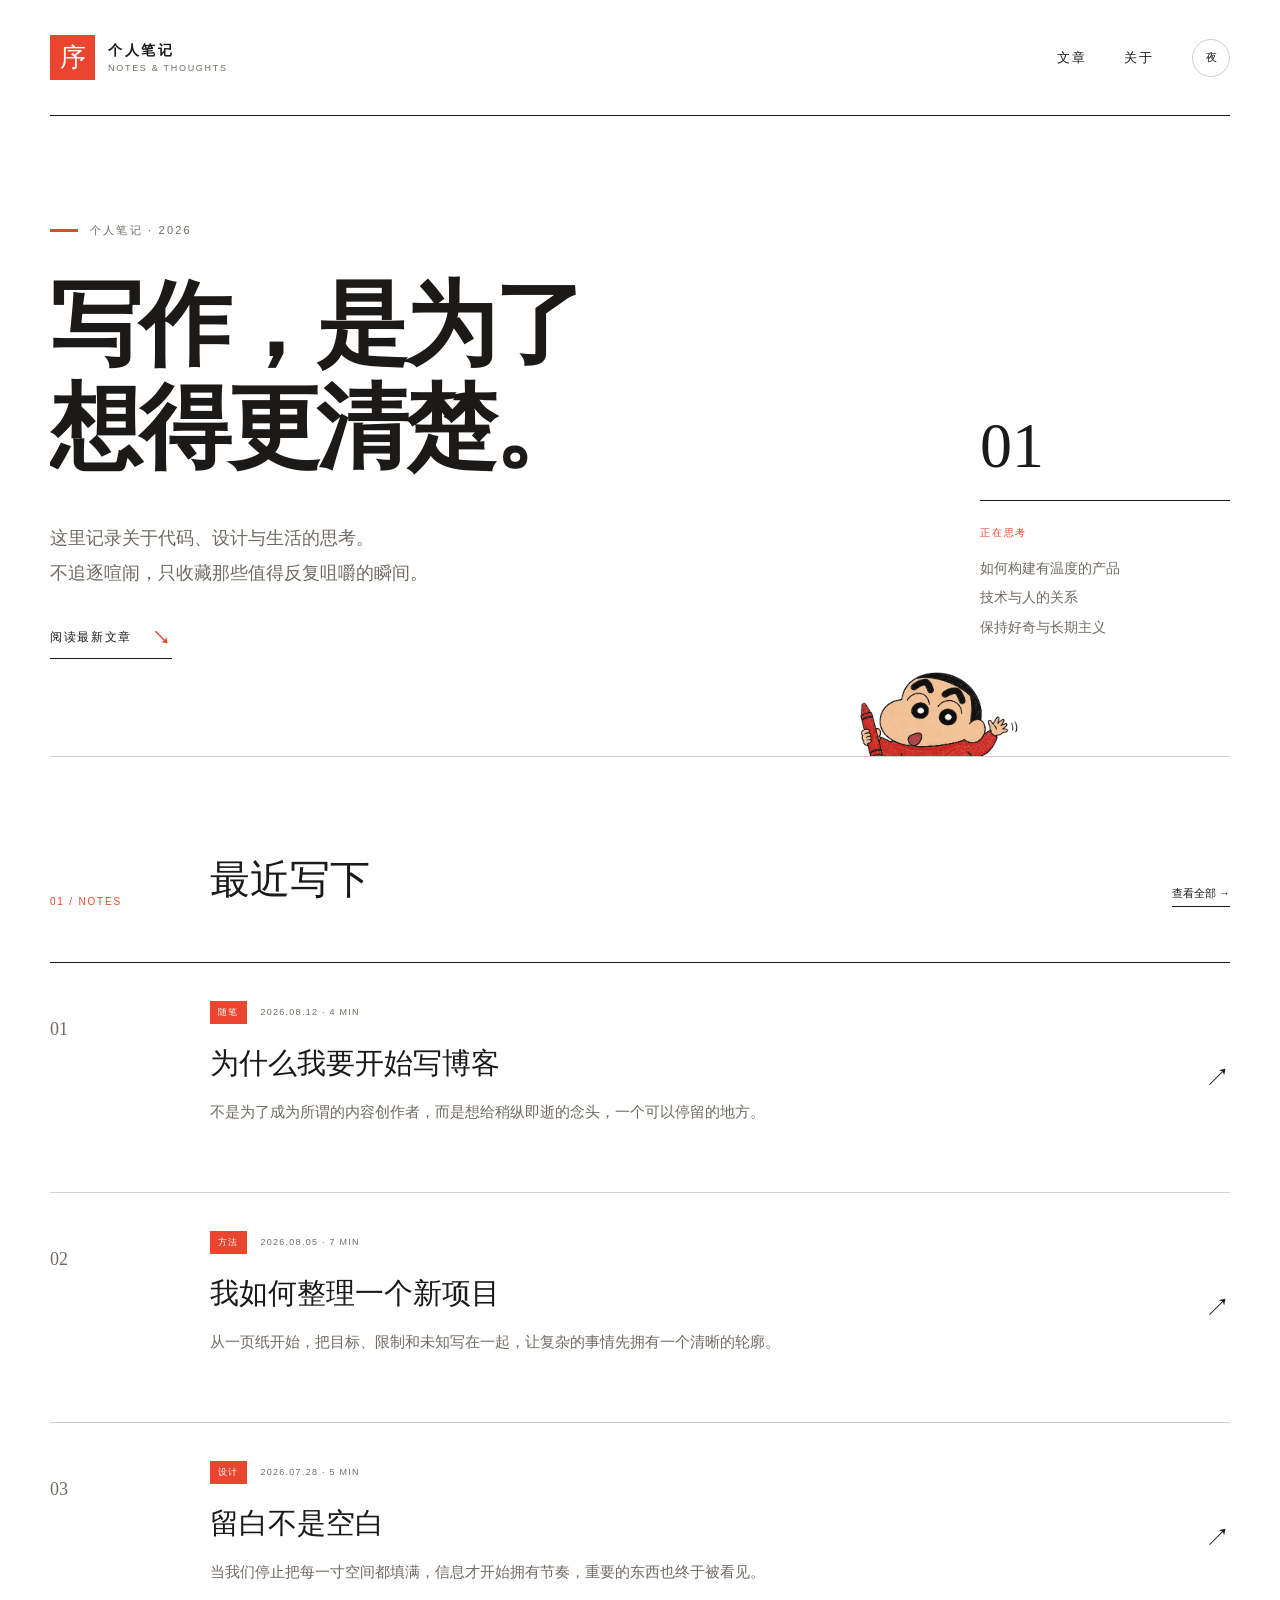
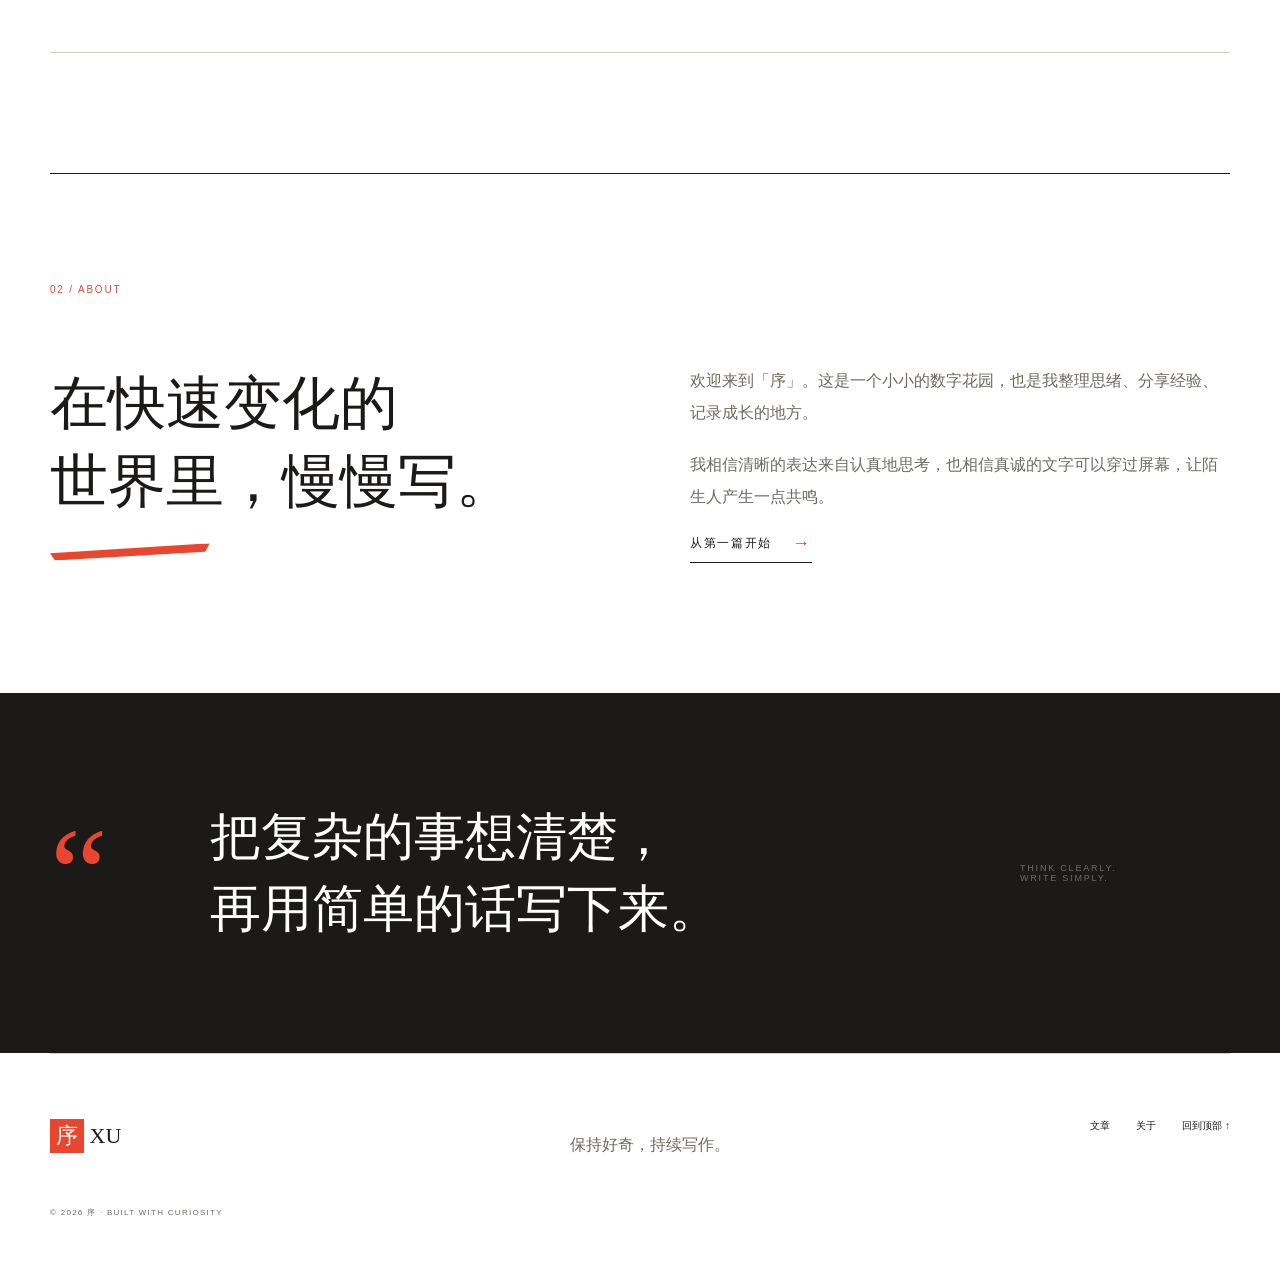
==== index.html @ a27863a0 "Publish personal blog" ====
<!doctype html><html lang="zh-CN"><head><meta charset="utf-8"><meta name="viewport" content="width=device-width,initial-scale=1"><title>序｜关于代码、设计与生活</title><meta name="description" content="记录关于代码、设计与生活的思考。写作，是为了想得更清楚。"><meta property="og:title" content="序｜写作，是为了想得更清楚。"><meta property="og:image" content="https://ea20030110.github.io/og.png"><link rel="icon" href="favicon.svg"><link rel="stylesheet" href="styles.css"></head><body><header class="site-header shell"><a class="brand" href="index.html"><span class="brand-mark">序</span><span class="brand-copy"><strong>个人笔记</strong><small>NOTES &amp; THOUGHTS</small></span></a><nav><a href="notes.html">文章</a><a href="#about">关于</a><button class="theme-toggle" aria-label="切换颜色模式">夜</button></nav></header><main><section class="hero shell"><div class="hero-main"><p class="eyebrow"><i></i>个人笔记 · 2026</p><h1>写作，是为了<br>想得更清楚。</h1><p class="hero-copy">这里记录关于代码、设计与生活的思考。<br>不追逐喧闹，只收藏那些值得反复咀嚼的瞬间。</p><a class="text-link" href="#latest">阅读最新文章 <b>↘</b></a></div><img class="shinchan" src="shinchan-sticker.png" alt=""><aside class="hero-aside"><p class="aside-number">01</p><div class="aside-rule"></div><p class="aside-label">正在思考</p><ul><li>如何构建有温度的产品</li><li>技术与人的关系</li><li>保持好奇与长期主义</li></ul></aside></section><section class="latest shell" id="latest"><div class="heading"><p class="index">01 / NOTES</p><h2>最近写下</h2><a href="notes.html">查看全部 →</a></div><div class="post-list" data-post-list></div></section><section class="about shell" id="about"><p class="index">02 / ABOUT</p><div class="about-grid"><div><h2>在快速变化的<br>世界里，慢慢写。</h2><i class="crayon"></i></div><div class="about-copy"><p>欢迎来到「序」。这是一个小小的数字花园，也是我整理思绪、分享经验、记录成长的地方。</p><p>我相信清晰的表达来自认真地思考，也相信真诚的文字可以穿过屏幕，让陌生人产生一点共鸣。</p><a class="text-link" href="notes.html">从第一篇开始 <b>→</b></a></div></div></section><section class="quote"><div class="shell"><strong>“</strong><blockquote>把复杂的事想清楚，<br>再用简单的话写下来。</blockquote><p>THINK CLEARLY.<br>WRITE SIMPLY.</p></div></section></main><footer class="footer shell"><a class="footer-brand" href="index.html"><span>序</span> XU</a><p>保持好奇，持续写作。</p><div><a href="notes.html">文章</a><a href="#about">关于</a><a href="#top">回到顶部 ↑</a></div><small>© 2026 序 · BUILT WITH CURIOSITY</small></footer><script src="posts.js"></script><script src="script.js"></script></body></html>
---- styles.css ----
:root{--paper:#fff;--soft:#f7f4ef;--ink:#1b1a18;--muted:#6f6b64;--line:#d2cec7;--red:#ea462f;--serif:"Songti SC","STSong","Noto Serif CJK SC","Times New Roman",serif;--sans:"PingFang SC","Microsoft YaHei",Arial,sans-serif}html[data-theme=dark]{--paper:#181816;--soft:#22221f;--ink:#f0ede6;--muted:#aaa69f;--line:#44423d;--red:#f05a43}*{box-sizing:border-box}html{scroll-behavior:smooth}body{margin:0;background:var(--paper);color:var(--ink);font-family:var(--sans);transition:.2s}a{color:inherit;text-decoration:none}button{font:inherit}.shell{width:min(1180px,calc(100% - 64px));margin:auto}.site-header{height:116px;display:flex;align-items:center;justify-content:space-between;border-bottom:1px solid var(--ink)}.brand{display:flex;align-items:center;gap:13px}.brand-mark{width:45px;height:45px;display:grid;place-items:center;background:var(--red);color:#fff;font:26px var(--serif)}.brand-copy{display:flex;flex-direction:column;gap:3px}.brand-copy strong{font-size:14px;letter-spacing:.18em}.brand-copy small{color:var(--muted);font-size:9px;letter-spacing:.19em}nav{display:flex;align-items:center;gap:38px;font-size:13px;letter-spacing:.14em}.theme-toggle{width:38px;height:38px;border:1px solid var(--line);border-radius:50%;background:0;color:var(--ink);cursor:pointer;font-size:11px}.hero{min-height:640px;position:relative;display:grid;grid-template-columns:1fr 250px;gap:80px;align-items:center;padding:90px 0 80px;overflow:hidden}.hero-main,.hero-aside{position:relative;z-index:2}.eyebrow{margin:0 0 36px;display:flex;align-items:center;gap:12px;color:var(--muted);font-size:11px;letter-spacing:.2em}.eyebrow i{width:28px;height:3px;background:var(--red)}h1,h2,h3{font-family:var(--serif)}.hero h1{margin:0;font-size:clamp(54px,7.2vw,98px);line-height:1.12;letter-spacing:-.035em}.hero-copy{margin:40px 0 35px;color:var(--muted);font:18px/1.95 var(--serif)}.text-link{display:inline-flex;gap:20px;align-items:center;padding-bottom:8px;border-bottom:1px solid var(--ink);font-size:12px;letter-spacing:.14em}.text-link b{color:var(--red);font-size:18px}.hero-aside{align-self:end;padding-bottom:20px}.aside-number{margin:0;font:64px/1 var(--serif)}.aside-rule{height:1px;margin:22px 0 25px;background:var(--ink)}.aside-label{color:var(--red);font-size:10px;letter-spacing:.18em}.hero-aside ul{padding:0;list-style:none;color:var(--muted);font:14px/2.1 var(--serif)}.shinchan{position:absolute;z-index:1;right:175px;bottom:-98px;width:245px;height:245px;object-fit:contain;filter:saturate(.88);transform:rotate(2deg)}.latest{padding:95px 0 120px;border-top:1px solid var(--line)}.heading{display:grid;grid-template-columns:160px 1fr auto;align-items:end;margin-bottom:55px}.index{margin:0;color:var(--red);font-size:10px;letter-spacing:.18em}.heading h2{margin:0;font-size:40px;font-weight:500}.heading>a{font-size:11px;border-bottom:1px solid;padding-bottom:5px}.post-list{border-top:1px solid}.post{min-height:230px;padding:38px 0;display:grid;grid-template-columns:160px 1fr 60px;border-bottom:1px solid var(--line)}.post>p{color:var(--muted);font:18px var(--serif)}.meta{margin:0 0 20px;color:var(--muted);font-size:9px;letter-spacing:.14em}.meta span{display:inline-block;margin-right:14px;padding:5px 8px;background:var(--red);color:#fff}.post h3{margin:0 0 14px;font-size:29px;font-weight:500}.post .excerpt{max-width:670px;color:var(--muted);font:15px/1.8 var(--serif)}.post>a{align-self:center;justify-self:end;font-size:25px}.about{padding:110px 0 130px;border-top:1px solid}.about>.index{margin-bottom:70px}.about-grid{display:grid;grid-template-columns:1fr 1fr;gap:100px}.about h2{margin:0;font-size:clamp(40px,4.5vw,64px);font-weight:500;line-height:1.35}.crayon{display:block;width:160px;height:12px;margin-top:25px;background:var(--red);clip-path:polygon(0 37%,100% 0,97% 70%,3% 100%);transform:rotate(-2deg)}.about-copy p{margin:0 0 20px;color:var(--muted);font:16px/2 var(--serif)}.quote{background:var(--ink);color:var(--paper)}.quote>div{min-height:360px;display:grid;grid-template-columns:120px 1fr 210px;align-items:center;gap:40px}.quote blockquote{margin:0;font:clamp(32px,4vw,55px)/1.4 var(--serif)}.quote strong{color:var(--red);font:130px var(--serif)}.quote p{color:var(--muted);font-size:9px;letter-spacing:.2em}.footer{min-height:230px;display:grid;grid-template-columns:1fr 1fr auto;align-content:center;gap:35px;border-top:1px solid var(--line)}.footer-brand{font:22px var(--serif)}.footer-brand span{display:inline-grid;place-items:center;width:34px;height:34px;background:var(--red);color:#fff}.footer>p,.footer small{color:var(--muted)}.footer div{display:flex;gap:26px;font-size:10px}.footer small{grid-column:1/-1;font-size:8px;letter-spacing:.16em}.archive-hero{padding:110px 0 90px;border-bottom:1px solid}.archive-hero h1{margin:0 0 26px;font-size:clamp(55px,8vw,110px);font-weight:500}.archive-hero>p:last-child{color:var(--muted);font:16px var(--serif)}.archive{padding-bottom:110px}.archive .post{grid-template-columns:110px 1fr 55px}.article{max-width:980px}.article-head{padding:70px 0 75px;border-bottom:1px solid}.back{display:inline-block;margin-bottom:65px;color:var(--muted);font-size:11px}.article-head h1{max-width:850px;margin:25px 0 30px;font-size:clamp(48px,7vw,82px);font-weight:500;line-height:1.2}.article-head>p:last-child{max-width:680px;color:var(--muted);font:18px/1.9 var(--serif)}.article-body{max-width:680px;margin:auto;padding:85px 0 110px}.article-body section{margin-bottom:55px}.article-body h2{font-size:30px}.article-body p{font:18px/2.05 var(--serif);text-align:justify}.article-body blockquote{margin:60px -40px;padding:40px 45px;border-left:4px solid var(--red);background:var(--soft);font:25px/1.7 var(--serif)}.next{padding:50px 0 80px;border-top:1px solid}.next p{color:var(--muted);font-size:9px}.next a{display:flex;justify-content:space-between;font:28px var(--serif)}
@media(max-width:760px){.shell{width:min(100% - 36px,620px)}.site-header{height:88px}.brand-copy{display:none}nav{gap:22px}.hero{grid-template-columns:1fr;gap:75px;padding:70px 0}.hero h1{font-size:52px}.hero-aside{width:220px;justify-self:end;padding-bottom:90px}.shinchan{right:-48px;bottom:-80px;width:205px;height:205px}.heading{grid-template-columns:1fr auto;gap:18px}.heading .index{grid-column:1/-1}.post{grid-template-columns:45px 1fr 30px;min-height:260px}.post h3{font-size:24px}.about-grid{grid-template-columns:1fr;gap:50px}.quote>div{min-height:370px;grid-template-columns:45px 1fr}.quote strong{font-size:75px}.quote p{grid-column:2}.footer{grid-template-columns:1fr auto;padding:55px 0}.footer>p{display:none}.archive .post{grid-template-columns:40px 1fr 25px}.article-body blockquote{margin:45px 0;padding:30px 25px}}
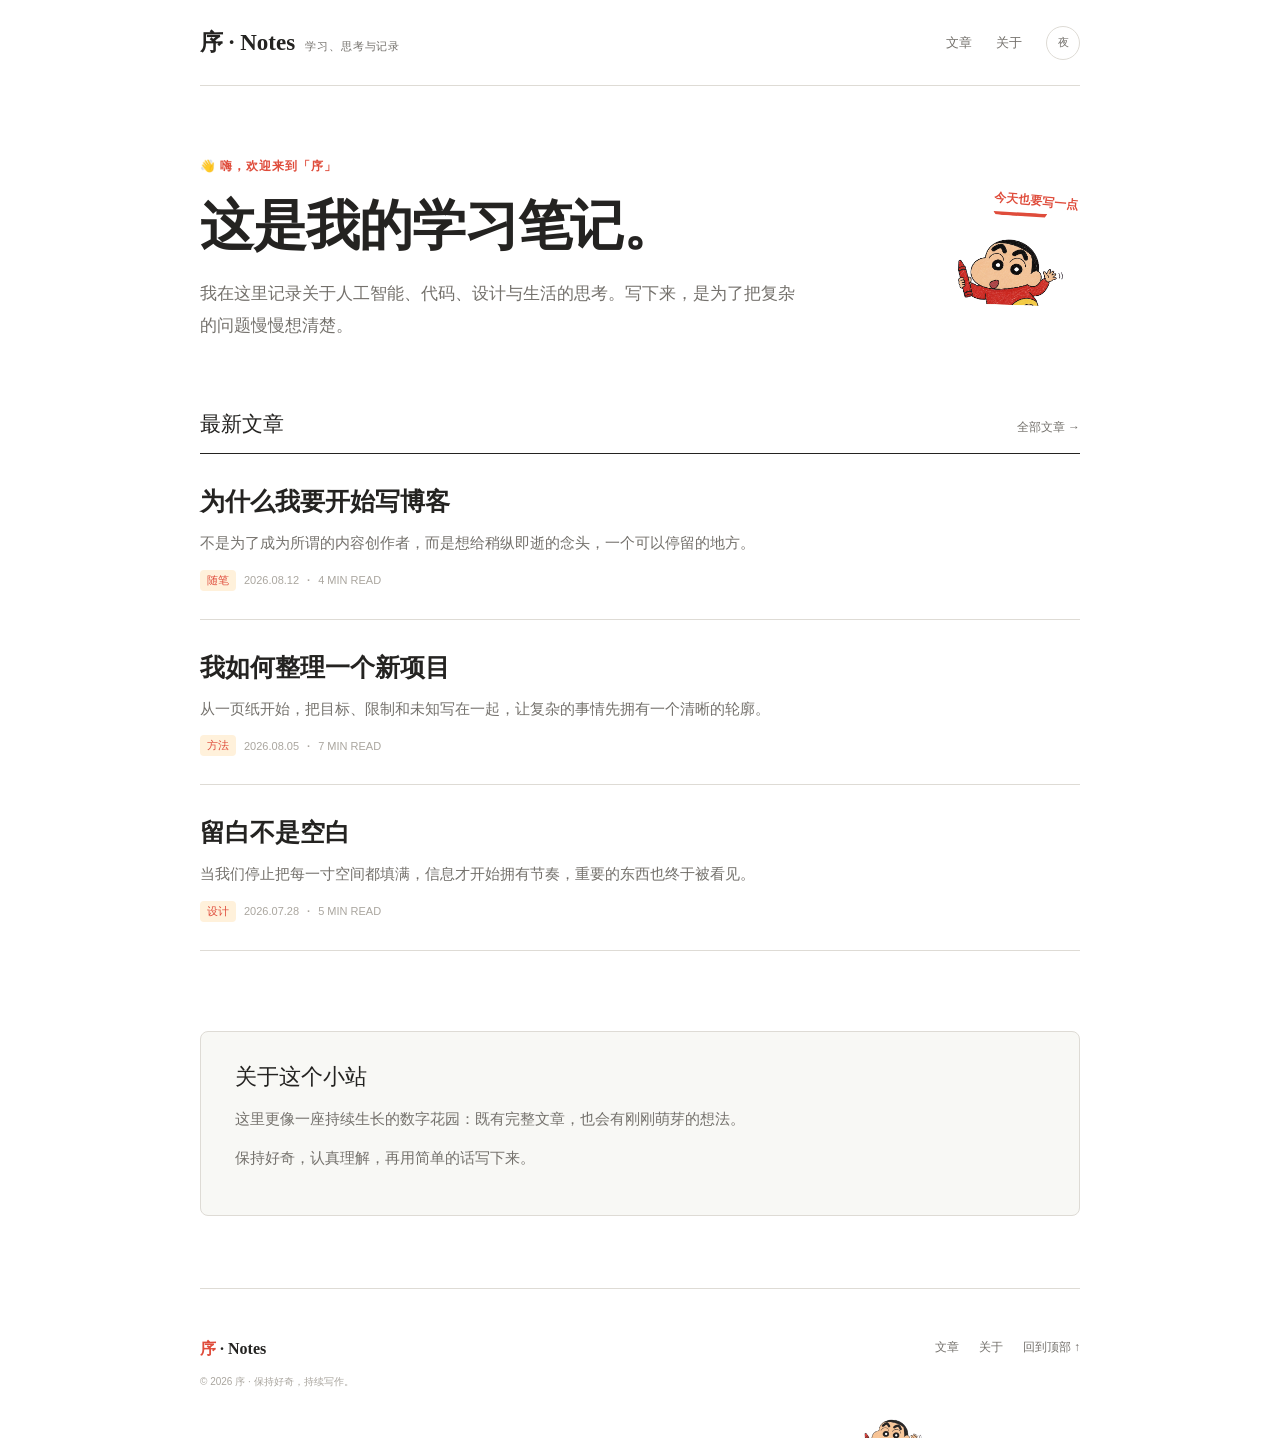
==== commit 370a1724: "Redesign blog as minimal AI notes" ====
--- a/index.html
+++ b/index.html
@@ -1 +1,45 @@
-<!doctype html><html lang="zh-CN"><head><meta charset="utf-8"><meta name="viewport" content="width=device-width,initial-scale=1"><title>序｜关于代码、设计与生活</title><meta name="description" content="记录关于代码、设计与生活的思考。写作，是为了想得更清楚。"><meta property="og:title" content="序｜写作，是为了想得更清楚。"><meta property="og:image" content="https://ea20030110.github.io/og.png"><link rel="icon" href="favicon.svg"><link rel="stylesheet" href="styles.css"></head><body><header class="site-header shell"><a class="brand" href="index.html"><span class="brand-mark">序</span><span class="brand-copy"><strong>个人笔记</strong><small>NOTES &amp; THOUGHTS</small></span></a><nav><a href="notes.html">文章</a><a href="#about">关于</a><button class="theme-toggle" aria-label="切换颜色模式">夜</button></nav></header><main><section class="hero shell"><div class="hero-main"><p class="eyebrow"><i></i>个人笔记 · 2026</p><h1>写作，是为了<br>想得更清楚。</h1><p class="hero-copy">这里记录关于代码、设计与生活的思考。<br>不追逐喧闹，只收藏那些值得反复咀嚼的瞬间。</p><a class="text-link" href="#latest">阅读最新文章 <b>↘</b></a></div><img class="shinchan" src="shinchan-sticker.png" alt=""><aside class="hero-aside"><p class="aside-number">01</p><div class="aside-rule"></div><p class="aside-label">正在思考</p><ul><li>如何构建有温度的产品</li><li>技术与人的关系</li><li>保持好奇与长期主义</li></ul></aside></section><section class="latest shell" id="latest"><div class="heading"><p class="index">01 / NOTES</p><h2>最近写下</h2><a href="notes.html">查看全部 →</a></div><div class="post-list" data-post-list></div></section><section class="about shell" id="about"><p class="index">02 / ABOUT</p><div class="about-grid"><div><h2>在快速变化的<br>世界里，慢慢写。</h2><i class="crayon"></i></div><div class="about-copy"><p>欢迎来到「序」。这是一个小小的数字花园，也是我整理思绪、分享经验、记录成长的地方。</p><p>我相信清晰的表达来自认真地思考，也相信真诚的文字可以穿过屏幕，让陌生人产生一点共鸣。</p><a class="text-link" href="notes.html">从第一篇开始 <b>→</b></a></div></div></section><section class="quote"><div class="shell"><strong>“</strong><blockquote>把复杂的事想清楚，<br>再用简单的话写下来。</blockquote><p>THINK CLEARLY.<br>WRITE SIMPLY.</p></div></section></main><footer class="footer shell"><a class="footer-brand" href="index.html"><span>序</span> XU</a><p>保持好奇，持续写作。</p><div><a href="notes.html">文章</a><a href="#about">关于</a><a href="#top">回到顶部 ↑</a></div><small>© 2026 序 · BUILT WITH CURIOSITY</small></footer><script src="posts.js"></script><script src="script.js"></script></body></html>
+<!doctype html>
+<html lang="zh-CN">
+<head>
+  <meta charset="utf-8">
+  <meta name="viewport" content="width=device-width,initial-scale=1">
+  <title>序 · Notes｜人工智能与个人学习笔记</title>
+  <meta name="description" content="记录关于人工智能、代码、设计与生活的学习笔记。">
+  <meta property="og:title" content="序 · Notes｜人工智能与个人学习笔记">
+  <meta property="og:image" content="https://ea20030110.github.io/og.png">
+  <link rel="icon" href="favicon.svg">
+  <link rel="stylesheet" href="styles.css">
+</head>
+<body id="top">
+  <header class="site-header shell">
+    <a class="brand" href="index.html"><span class="brand-mark">序 · Notes</span><span class="brand-copy">学习、思考与记录</span></a>
+    <nav><a href="notes.html">文章</a><a href="#about">关于</a><button class="theme-toggle" aria-label="切换颜色模式">夜</button></nav>
+  </header>
+  <main>
+    <section class="welcome shell">
+      <div class="welcome-copy">
+        <p class="eyebrow">👋 嗨，欢迎来到「序」</p>
+        <h1>这是我的学习笔记。</h1>
+        <p class="welcome-intro">我在这里记录关于人工智能、代码、设计与生活的思考。写下来，是为了把复杂的问题慢慢想清楚。</p>
+      </div>
+      <div class="welcome-sticker" aria-hidden="true"><span class="crayon-note">今天也要写一点</span><img src="shinchan-sticker.png" alt=""></div>
+    </section>
+    <section class="home-list shell">
+      <div class="list-heading"><h2>最新文章</h2><a href="notes.html">全部文章 →</a></div>
+      <div class="post-list" data-post-list></div>
+    </section>
+    <section class="about shell" id="about">
+      <h2>关于这个小站</h2>
+      <p>这里更像一座持续生长的数字花园：既有完整文章，也会有刚刚萌芽的想法。</p>
+      <p>保持好奇，认真理解，再用简单的话写下来。</p>
+    </section>
+  </main>
+  <footer class="footer shell">
+    <a class="footer-brand" href="index.html"><span>序</span> · Notes</a>
+    <div><a href="notes.html">文章</a><a href="#about">关于</a><a href="#top">回到顶部 ↑</a></div>
+    <small>© 2026 序 · 保持好奇，持续写作。</small>
+    <img class="footer-shinchan" src="shinchan-sticker.png" alt="" aria-hidden="true">
+  </footer>
+  <script src="posts.js"></script><script src="script.js"></script>
+</body>
+</html>
--- a/styles.css
+++ b/styles.css
@@ -1,2 +1 @@
-:root{--paper:#fff;--soft:#f7f4ef;--ink:#1b1a18;--muted:#6f6b64;--line:#d2cec7;--red:#ea462f;--serif:"Songti SC","STSong","Noto Serif CJK SC","Times New Roman",serif;--sans:"PingFang SC","Microsoft YaHei",Arial,sans-serif}html[data-theme=dark]{--paper:#181816;--soft:#22221f;--ink:#f0ede6;--muted:#aaa69f;--line:#44423d;--red:#f05a43}*{box-sizing:border-box}html{scroll-behavior:smooth}body{margin:0;background:var(--paper);color:var(--ink);font-family:var(--sans);transition:.2s}a{color:inherit;text-decoration:none}button{font:inherit}.shell{width:min(1180px,calc(100% - 64px));margin:auto}.site-header{height:116px;display:flex;align-items:center;justify-content:space-between;border-bottom:1px solid var(--ink)}.brand{display:flex;align-items:center;gap:13px}.brand-mark{width:45px;height:45px;display:grid;place-items:center;background:var(--red);color:#fff;font:26px var(--serif)}.brand-copy{display:flex;flex-direction:column;gap:3px}.brand-copy strong{font-size:14px;letter-spacing:.18em}.brand-copy small{color:var(--muted);font-size:9px;letter-spacing:.19em}nav{display:flex;align-items:center;gap:38px;font-size:13px;letter-spacing:.14em}.theme-toggle{width:38px;height:38px;border:1px solid var(--line);border-radius:50%;background:0;color:var(--ink);cursor:pointer;font-size:11px}.hero{min-height:640px;position:relative;display:grid;grid-template-columns:1fr 250px;gap:80px;align-items:center;padding:90px 0 80px;overflow:hidden}.hero-main,.hero-aside{position:relative;z-index:2}.eyebrow{margin:0 0 36px;display:flex;align-items:center;gap:12px;color:var(--muted);font-size:11px;letter-spacing:.2em}.eyebrow i{width:28px;height:3px;background:var(--red)}h1,h2,h3{font-family:var(--serif)}.hero h1{margin:0;font-size:clamp(54px,7.2vw,98px);line-height:1.12;letter-spacing:-.035em}.hero-copy{margin:40px 0 35px;color:var(--muted);font:18px/1.95 var(--serif)}.text-link{display:inline-flex;gap:20px;align-items:center;padding-bottom:8px;border-bottom:1px solid var(--ink);font-size:12px;letter-spacing:.14em}.text-link b{color:var(--red);font-size:18px}.hero-aside{align-self:end;padding-bottom:20px}.aside-number{margin:0;font:64px/1 var(--serif)}.aside-rule{height:1px;margin:22px 0 25px;background:var(--ink)}.aside-label{color:var(--red);font-size:10px;letter-spacing:.18em}.hero-aside ul{padding:0;list-style:none;color:var(--muted);font:14px/2.1 var(--serif)}.shinchan{position:absolute;z-index:1;right:175px;bottom:-98px;width:245px;height:245px;object-fit:contain;filter:saturate(.88);transform:rotate(2deg)}.latest{padding:95px 0 120px;border-top:1px solid var(--line)}.heading{display:grid;grid-template-columns:160px 1fr auto;align-items:end;margin-bottom:55px}.index{margin:0;color:var(--red);font-size:10px;letter-spacing:.18em}.heading h2{margin:0;font-size:40px;font-weight:500}.heading>a{font-size:11px;border-bottom:1px solid;padding-bottom:5px}.post-list{border-top:1px solid}.post{min-height:230px;padding:38px 0;display:grid;grid-template-columns:160px 1fr 60px;border-bottom:1px solid var(--line)}.post>p{color:var(--muted);font:18px var(--serif)}.meta{margin:0 0 20px;color:var(--muted);font-size:9px;letter-spacing:.14em}.meta span{display:inline-block;margin-right:14px;padding:5px 8px;background:var(--red);color:#fff}.post h3{margin:0 0 14px;font-size:29px;font-weight:500}.post .excerpt{max-width:670px;color:var(--muted);font:15px/1.8 var(--serif)}.post>a{align-self:center;justify-self:end;font-size:25px}.about{padding:110px 0 130px;border-top:1px solid}.about>.index{margin-bottom:70px}.about-grid{display:grid;grid-template-columns:1fr 1fr;gap:100px}.about h2{margin:0;font-size:clamp(40px,4.5vw,64px);font-weight:500;line-height:1.35}.crayon{display:block;width:160px;height:12px;margin-top:25px;background:var(--red);clip-path:polygon(0 37%,100% 0,97% 70%,3% 100%);transform:rotate(-2deg)}.about-copy p{margin:0 0 20px;color:var(--muted);font:16px/2 var(--serif)}.quote{background:var(--ink);color:var(--paper)}.quote>div{min-height:360px;display:grid;grid-template-columns:120px 1fr 210px;align-items:center;gap:40px}.quote blockquote{margin:0;font:clamp(32px,4vw,55px)/1.4 var(--serif)}.quote strong{color:var(--red);font:130px var(--serif)}.quote p{color:var(--muted);font-size:9px;letter-spacing:.2em}.footer{min-height:230px;display:grid;grid-template-columns:1fr 1fr auto;align-content:center;gap:35px;border-top:1px solid var(--line)}.footer-brand{font:22px var(--serif)}.footer-brand span{display:inline-grid;place-items:center;width:34px;height:34px;background:var(--red);color:#fff}.footer>p,.footer small{color:var(--muted)}.footer div{display:flex;gap:26px;font-size:10px}.footer small{grid-column:1/-1;font-size:8px;letter-spacing:.16em}.archive-hero{padding:110px 0 90px;border-bottom:1px solid}.archive-hero h1{margin:0 0 26px;font-size:clamp(55px,8vw,110px);font-weight:500}.archive-hero>p:last-child{color:var(--muted);font:16px var(--serif)}.archive{padding-bottom:110px}.archive .post{grid-template-columns:110px 1fr 55px}.article{max-width:980px}.article-head{padding:70px 0 75px;border-bottom:1px solid}.back{display:inline-block;margin-bottom:65px;color:var(--muted);font-size:11px}.article-head h1{max-width:850px;margin:25px 0 30px;font-size:clamp(48px,7vw,82px);font-weight:500;line-height:1.2}.article-head>p:last-child{max-width:680px;color:var(--muted);font:18px/1.9 var(--serif)}.article-body{max-width:680px;margin:auto;padding:85px 0 110px}.article-body section{margin-bottom:55px}.article-body h2{font-size:30px}.article-body p{font:18px/2.05 var(--serif);text-align:justify}.article-body blockquote{margin:60px -40px;padding:40px 45px;border-left:4px solid var(--red);background:var(--soft);font:25px/1.7 var(--serif)}.next{padding:50px 0 80px;border-top:1px solid}.next p{color:var(--muted);font-size:9px}.next a{display:flex;justify-content:space-between;font:28px var(--serif)}
-@media(max-width:760px){.shell{width:min(100% - 36px,620px)}.site-header{height:88px}.brand-copy{display:none}nav{gap:22px}.hero{grid-template-columns:1fr;gap:75px;padding:70px 0}.hero h1{font-size:52px}.hero-aside{width:220px;justify-self:end;padding-bottom:90px}.shinchan{right:-48px;bottom:-80px;width:205px;height:205px}.heading{grid-template-columns:1fr auto;gap:18px}.heading .index{grid-column:1/-1}.post{grid-template-columns:45px 1fr 30px;min-height:260px}.post h3{font-size:24px}.about-grid{grid-template-columns:1fr;gap:50px}.quote>div{min-height:370px;grid-template-columns:45px 1fr}.quote strong{font-size:75px}.quote p{grid-column:2}.footer{grid-template-columns:1fr auto;padding:55px 0}.footer>p{display:none}.archive .post{grid-template-columns:40px 1fr 25px}.article-body blockquote{margin:45px 0;padding:30px 25px}}
+:root{--paper:#fff;--soft:#f8f8f5;--ink:#242321;--muted:#74716c;--faint:#aaa69f;--line:#dedbd5;--accent:#df4c3b;--accent-soft:#fff1db;--serif:"Songti SC","STSong","Noto Serif CJK SC",Georgia,serif;--sans:"PingFang SC","Microsoft YaHei","Noto Sans CJK SC",Arial,sans-serif}html[data-theme=dark]{--paper:#1c1c1a;--soft:#252522;--ink:#efede7;--muted:#aaa69f;--faint:#79756f;--line:#44413c;--accent:#f26a55;--accent-soft:#332a22}*{box-sizing:border-box}html{scroll-behavior:smooth}body{margin:0;background:var(--paper);color:var(--ink);font-family:var(--sans);transition:.2s}a{color:inherit;text-decoration:none}button{font:inherit}.shell{width:min(880px,calc(100% - 48px));margin-inline:auto}.site-header{min-height:86px;display:flex;align-items:center;justify-content:space-between;border-bottom:1px solid var(--line)}.brand{display:flex;align-items:baseline;gap:10px}.brand-mark{font:700 23px var(--serif)}.brand-copy{color:var(--muted);font-size:11px;letter-spacing:.08em}nav{display:flex;align-items:center;gap:24px;color:var(--muted);font-size:13px}nav a:hover{color:var(--accent)}.theme-toggle{min-width:34px;height:34px;padding:0 10px;border:1px solid var(--line);border-radius:999px;background:transparent;color:var(--muted);cursor:pointer;font-size:11px}.welcome{display:grid;grid-template-columns:1fr 150px;gap:42px;padding:72px 0 58px}.welcome-copy{align-self:center}.eyebrow{margin:0 0 18px;color:var(--accent);font-size:12px;font-weight:600;letter-spacing:.08em}.welcome h1{margin:0 0 17px;font:650 clamp(36px,6vw,54px)/1.25 var(--serif);letter-spacing:-.02em}.welcome-intro{max-width:610px;margin:0;color:var(--muted);font:17px/1.9 var(--serif)}.welcome-sticker{position:relative;align-self:end;height:150px}.welcome-sticker img{position:absolute;right:-8px;bottom:-19px;width:164px;height:164px;object-fit:contain;filter:saturate(.88);transform:rotate(2deg)}.crayon-note{position:absolute;z-index:2;top:1px;right:2px;color:var(--accent);font:700 12px var(--serif);transform:rotate(5deg)}.crayon-note:after{content:"";display:block;width:54px;height:5px;margin-top:3px;background:var(--accent);clip-path:polygon(0 35%,100% 0,96% 75%,5% 100%)}.home-list{padding:10px 0 80px}.list-heading{display:flex;justify-content:space-between;align-items:baseline;padding-bottom:15px;border-bottom:1px solid var(--ink)}.list-heading h2{margin:0;font:21px var(--serif)}.list-heading a{color:var(--muted);font-size:12px}.post-entry{padding:30px 0 28px;border-bottom:1px solid var(--line)}.post-entry h2,.post-entry h3{margin:0 0 10px;font:650 25px/1.45 var(--serif)}.post-entry h2 a:hover,.post-entry h3 a:hover{color:var(--accent)}.post-excerpt{margin:0 0 13px;color:var(--muted);font:15px/1.75 var(--serif)}.post-meta{display:flex;flex-wrap:wrap;align-items:center;gap:8px;margin:0;color:var(--faint);font-size:11px}.post-meta span{padding:3px 7px;border-radius:4px;background:var(--accent-soft);color:var(--accent)}.about{margin-bottom:72px;padding:30px 34px;border:1px solid var(--line);border-radius:8px;background:var(--soft)}.about h2{margin:0 0 14px;font:22px var(--serif)}.about p{margin:0 0 12px;color:var(--muted);font:15px/1.85 var(--serif)}.footer{position:relative;min-height:150px;display:grid;grid-template-columns:1fr auto;align-content:center;gap:15px 28px;border-top:1px solid var(--line);overflow:hidden}.footer-brand{font-family:var(--serif);font-weight:700}.footer-brand span{color:var(--accent)}.footer div{display:flex;gap:20px;color:var(--muted);font-size:12px}.footer small{grid-column:1/-1;color:var(--faint);font-size:10px}.footer-shinchan{position:absolute;right:145px;bottom:-47px;width:88px;opacity:.92;transform:rotate(-3deg)}.archive-hero{padding:62px 0 34px;border-bottom:1px solid var(--ink)}.archive-hero h1{margin:0 0 12px;font:700 clamp(36px,6vw,50px) var(--serif)}.archive-hero>p:last-child{margin:0;color:var(--muted);font:15px var(--serif)}.archive{padding-bottom:75px}.archive .post-entry{padding:30px 0}.article{max-width:760px}.article-head{padding:45px 0 42px;border-bottom:1px solid var(--line)}.back{display:inline-block;margin-bottom:40px;color:var(--muted);font-size:12px}.article-head h1{margin:18px 0;font:650 clamp(37px,7vw,56px)/1.3 var(--serif);letter-spacing:-.025em}.article-head>p:last-child{margin:0;color:var(--muted);font:17px/1.85 var(--serif)}.article-body{padding:58px 0 30px}.article-body section{margin-bottom:44px}.article-body h2{margin:0 0 18px;font:27px/1.4 var(--serif)}.article-body p{margin:0 0 22px;font:17px/2 var(--serif);text-align:justify}.article-body blockquote{margin:42px 0;padding:24px 28px;border-left:3px solid var(--accent);background:var(--soft);font:20px/1.75 var(--serif)}.article-finish{position:relative;min-height:145px;display:flex;align-items:center;margin-top:8px;padding:28px 150px 28px 28px;border:1px solid var(--line);border-radius:8px;background:var(--soft);overflow:hidden}.article-finish p{margin:0;color:var(--muted);font:15px/1.8 var(--serif)}.article-finish strong{color:var(--ink)}.article-finish img{position:absolute;right:4px;bottom:-39px;width:150px;transform:rotate(3deg)}.next{padding:38px 0 65px;margin-top:38px;border-top:1px solid var(--ink)}.next p{margin:0 0 12px;color:var(--faint);font-size:11px}.next a{display:flex;justify-content:space-between;gap:18px;font:22px var(--serif)}.next a span{color:var(--accent);font:11px var(--sans)}@media(max-width:640px){.shell{width:min(100% - 32px,560px)}.site-header{min-height:72px}.brand-copy{display:none}nav{gap:17px}.welcome{grid-template-columns:1fr 94px;gap:8px;padding:48px 0 38px}.welcome h1{font-size:35px}.welcome-intro{font-size:15px}.welcome-sticker{height:100px}.welcome-sticker img{right:-22px;bottom:-13px;width:124px;height:124px}.crayon-note{display:none}.post-entry{padding:25px 0}.post-entry h2,.post-entry h3{font-size:22px}.about{padding:25px 22px}.footer-shinchan{display:none}.article-head{padding-top:35px}.article-body{padding-top:45px}.article-body p{font-size:16px;text-align:left}.article-body blockquote{padding:22px;font-size:18px}.article-finish{min-height:126px;padding:22px 110px 22px 20px}.article-finish img{right:-12px;width:125px}.next a{font-size:19px}}
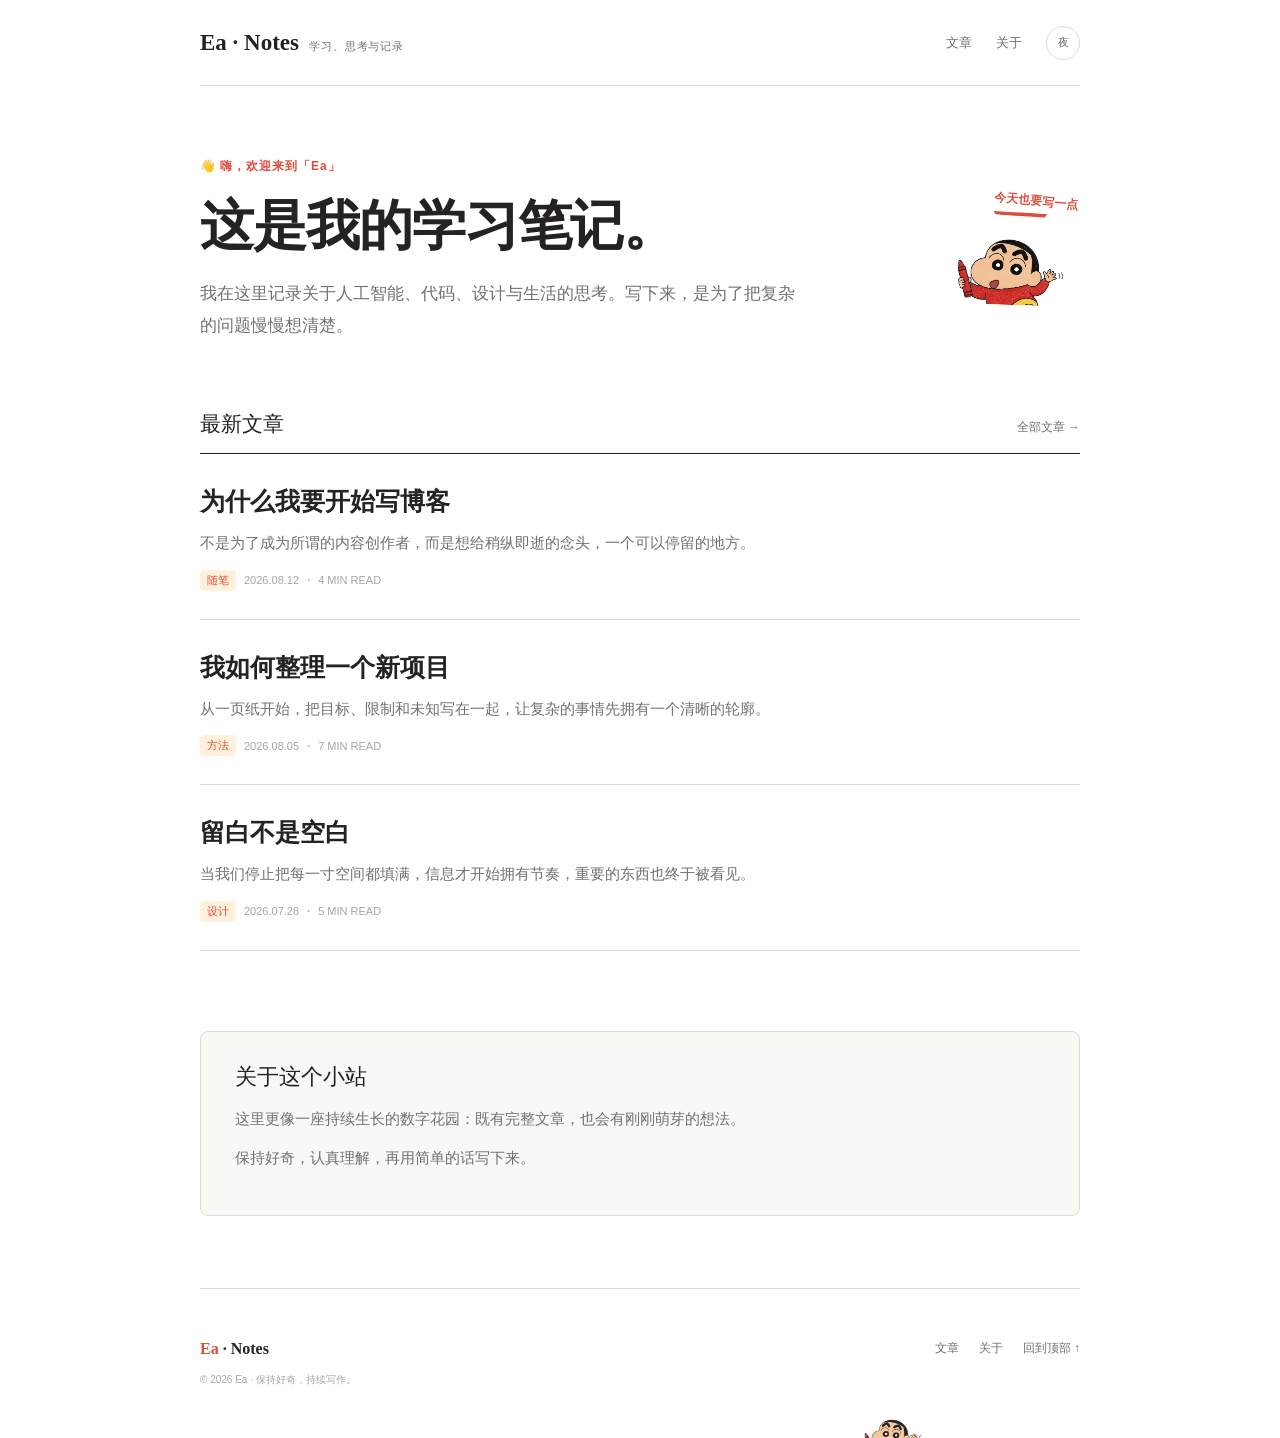
==== commit 70f4489c: "Rename blog brand to Ea" ====
--- a/index.html
+++ b/index.html
@@ -3,22 +3,22 @@
 <head>
   <meta charset="utf-8">
   <meta name="viewport" content="width=device-width,initial-scale=1">
-  <title>序 · Notes｜人工智能与个人学习笔记</title>
+  <title>Ea · Notes｜人工智能与个人学习笔记</title>
   <meta name="description" content="记录关于人工智能、代码、设计与生活的学习笔记。">
-  <meta property="og:title" content="序 · Notes｜人工智能与个人学习笔记">
+  <meta property="og:title" content="Ea · Notes｜人工智能与个人学习笔记">
   <meta property="og:image" content="https://ea20030110.github.io/og.png">
   <link rel="icon" href="favicon.svg">
   <link rel="stylesheet" href="styles.css">
 </head>
 <body id="top">
   <header class="site-header shell">
-    <a class="brand" href="index.html"><span class="brand-mark">序 · Notes</span><span class="brand-copy">学习、思考与记录</span></a>
+    <a class="brand" href="index.html"><span class="brand-mark">Ea · Notes</span><span class="brand-copy">学习、思考与记录</span></a>
     <nav><a href="notes.html">文章</a><a href="#about">关于</a><button class="theme-toggle" aria-label="切换颜色模式">夜</button></nav>
   </header>
   <main>
     <section class="welcome shell">
       <div class="welcome-copy">
-        <p class="eyebrow">👋 嗨，欢迎来到「序」</p>
+        <p class="eyebrow">👋 嗨，欢迎来到「Ea」</p>
         <h1>这是我的学习笔记。</h1>
         <p class="welcome-intro">我在这里记录关于人工智能、代码、设计与生活的思考。写下来，是为了把复杂的问题慢慢想清楚。</p>
       </div>
@@ -35,9 +35,9 @@
     </section>
   </main>
   <footer class="footer shell">
-    <a class="footer-brand" href="index.html"><span>序</span> · Notes</a>
+    <a class="footer-brand" href="index.html"><span>Ea</span> · Notes</a>
     <div><a href="notes.html">文章</a><a href="#about">关于</a><a href="#top">回到顶部 ↑</a></div>
-    <small>© 2026 序 · 保持好奇，持续写作。</small>
+    <small>© 2026 Ea · 保持好奇，持续写作。</small>
     <img class="footer-shinchan" src="shinchan-sticker.png" alt="" aria-hidden="true">
   </footer>
   <script src="posts.js"></script><script src="script.js"></script>
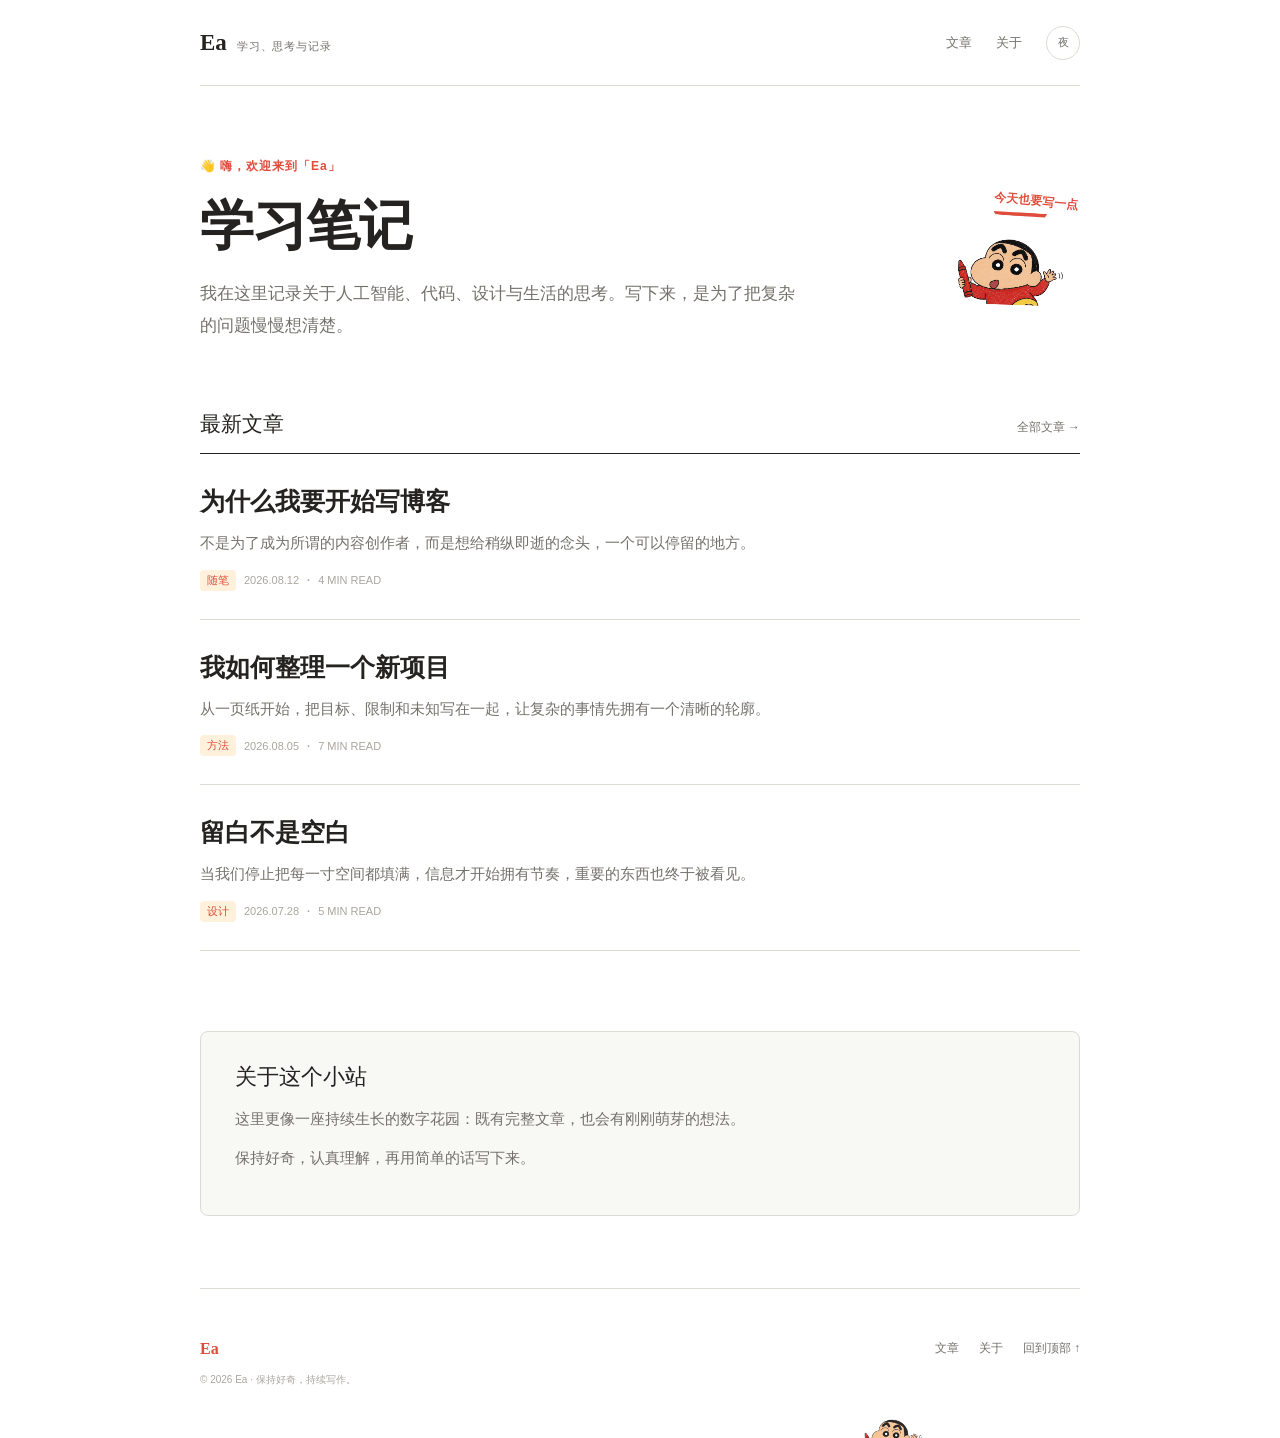
==== commit 817b79be: "Simplify blog title and homepage heading" ====
--- a/index.html
+++ b/index.html
@@ -3,23 +3,23 @@
 <head>
   <meta charset="utf-8">
   <meta name="viewport" content="width=device-width,initial-scale=1">
-  <title>Ea · Notes｜人工智能与个人学习笔记</title>
+  <title>Ea｜学习笔记</title>
   <meta name="description" content="记录关于人工智能、代码、设计与生活的学习笔记。">
-  <meta property="og:title" content="Ea · Notes｜人工智能与个人学习笔记">
+  <meta property="og:title" content="Ea｜学习笔记">
   <meta property="og:image" content="https://ea20030110.github.io/og.png">
   <link rel="icon" href="favicon.svg">
   <link rel="stylesheet" href="styles.css">
 </head>
 <body id="top">
   <header class="site-header shell">
-    <a class="brand" href="index.html"><span class="brand-mark">Ea · Notes</span><span class="brand-copy">学习、思考与记录</span></a>
+    <a class="brand" href="index.html"><span class="brand-mark">Ea</span><span class="brand-copy">学习、思考与记录</span></a>
     <nav><a href="notes.html">文章</a><a href="#about">关于</a><button class="theme-toggle" aria-label="切换颜色模式">夜</button></nav>
   </header>
   <main>
     <section class="welcome shell">
       <div class="welcome-copy">
         <p class="eyebrow">👋 嗨，欢迎来到「Ea」</p>
-        <h1>这是我的学习笔记。</h1>
+        <h1>学习笔记</h1>
         <p class="welcome-intro">我在这里记录关于人工智能、代码、设计与生活的思考。写下来，是为了把复杂的问题慢慢想清楚。</p>
       </div>
       <div class="welcome-sticker" aria-hidden="true"><span class="crayon-note">今天也要写一点</span><img src="shinchan-sticker.png" alt=""></div>
@@ -35,7 +35,7 @@
     </section>
   </main>
   <footer class="footer shell">
-    <a class="footer-brand" href="index.html"><span>Ea</span> · Notes</a>
+    <a class="footer-brand" href="index.html"><span>Ea</span></a>
     <div><a href="notes.html">文章</a><a href="#about">关于</a><a href="#top">回到顶部 ↑</a></div>
     <small>© 2026 Ea · 保持好奇，持续写作。</small>
     <img class="footer-shinchan" src="shinchan-sticker.png" alt="" aria-hidden="true">
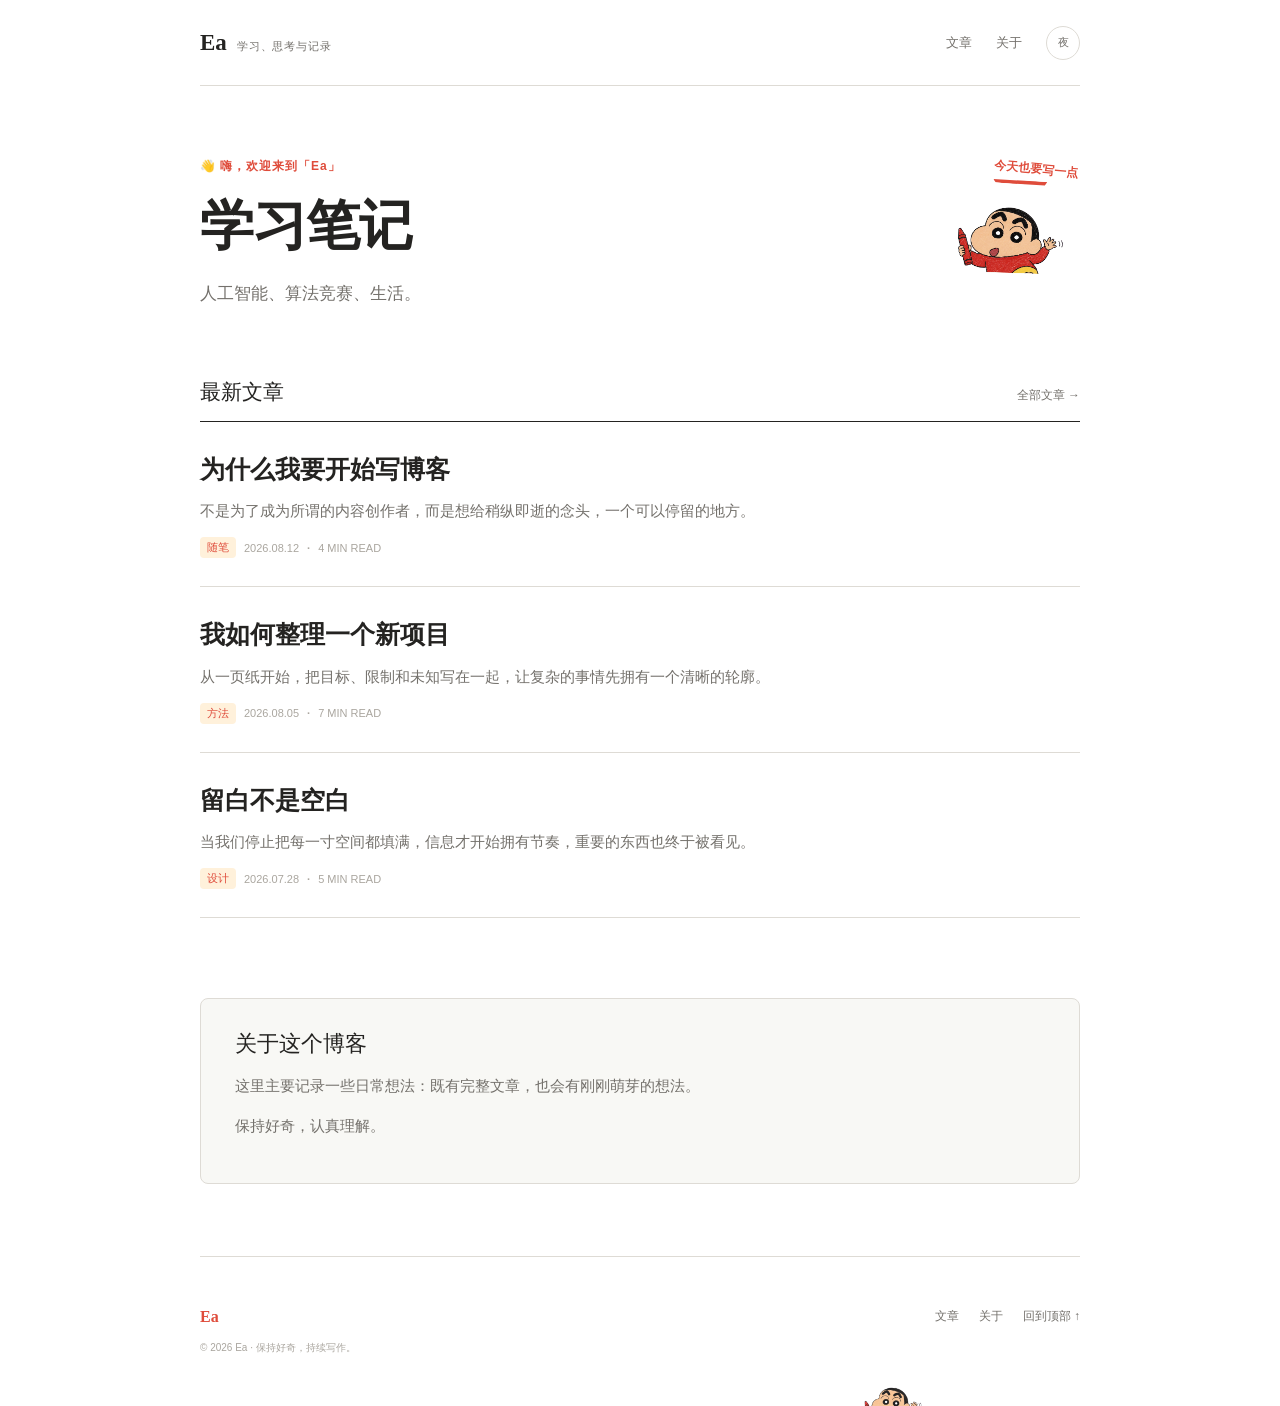
==== commit d4b5ac1c: "Update meta description and welcome text" ====
--- a/index.html
+++ b/index.html
@@ -4,7 +4,7 @@
   <meta charset="utf-8">
   <meta name="viewport" content="width=device-width,initial-scale=1">
   <title>Ea｜学习笔记</title>
-  <meta name="description" content="记录关于人工智能、代码、设计与生活的学习笔记。">
+  <meta name="description" content="人工智能、算法竞赛、生活。">
   <meta property="og:title" content="Ea｜学习笔记">
   <meta property="og:image" content="https://ea20030110.github.io/og.png">
   <link rel="icon" href="favicon.svg">
@@ -20,7 +20,7 @@
       <div class="welcome-copy">
         <p class="eyebrow">👋 嗨，欢迎来到「Ea」</p>
         <h1>学习笔记</h1>
-        <p class="welcome-intro">我在这里记录关于人工智能、代码、设计与生活的思考。写下来，是为了把复杂的问题慢慢想清楚。</p>
+        <p class="welcome-intro">人工智能、算法竞赛、生活。</p>
       </div>
       <div class="welcome-sticker" aria-hidden="true"><span class="crayon-note">今天也要写一点</span><img src="shinchan-sticker.png" alt=""></div>
     </section>
@@ -29,9 +29,9 @@
       <div class="post-list" data-post-list></div>
     </section>
     <section class="about shell" id="about">
-      <h2>关于这个小站</h2>
-      <p>这里更像一座持续生长的数字花园：既有完整文章，也会有刚刚萌芽的想法。</p>
-      <p>保持好奇，认真理解，再用简单的话写下来。</p>
+      <h2>关于这个博客</h2>
+      <p>这里主要记录一些日常想法：既有完整文章，也会有刚刚萌芽的想法。</p>
+      <p>保持好奇，认真理解。</p>
     </section>
   </main>
   <footer class="footer shell">
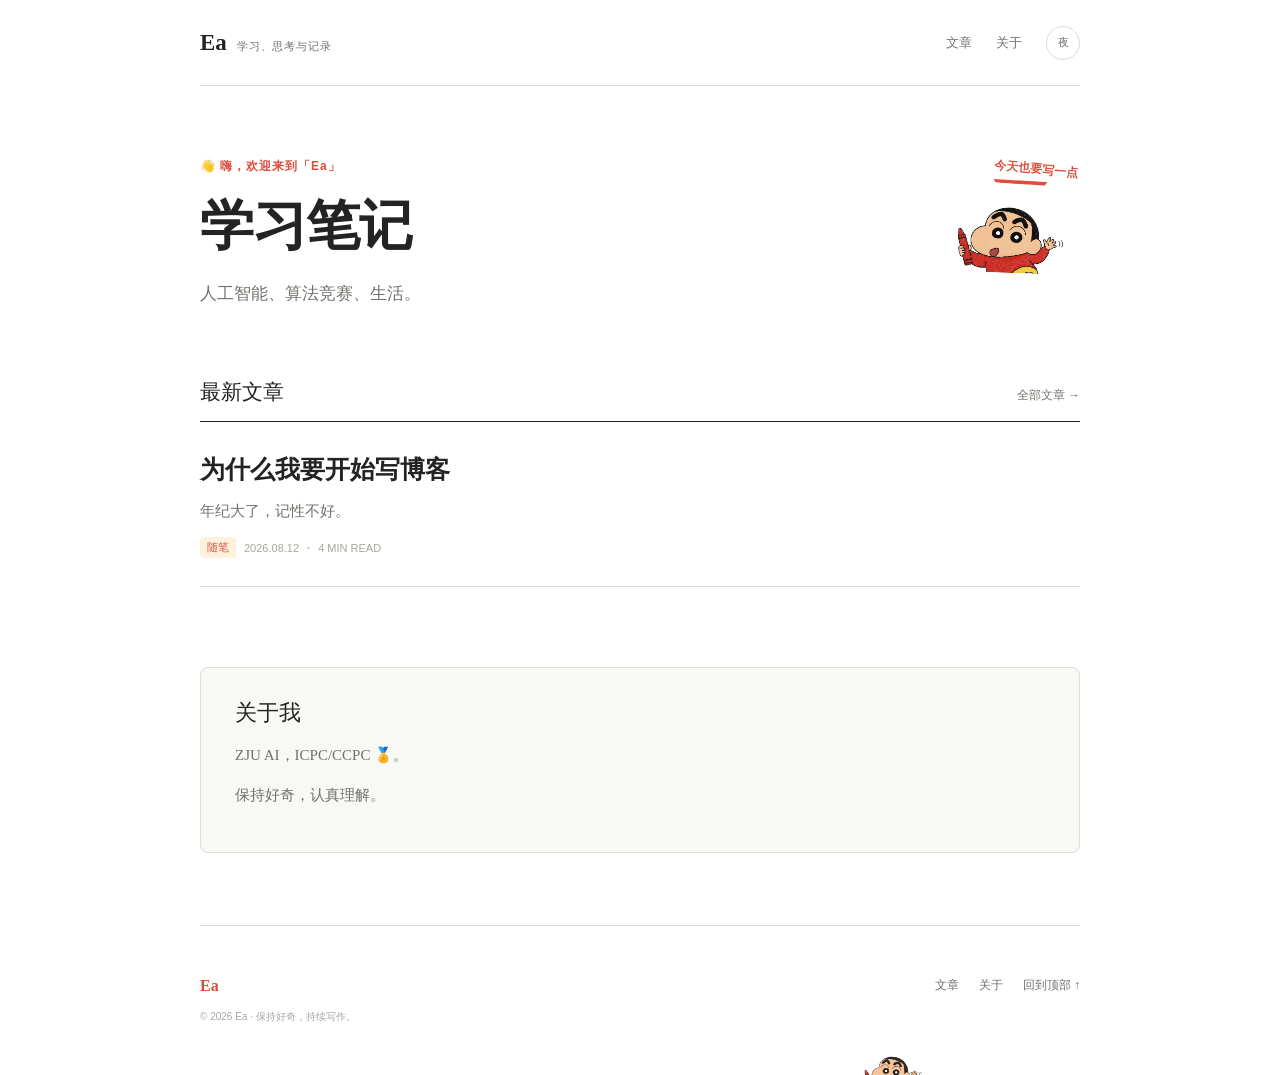
==== commit 7cfb8c8f: "Update index.html" ====
--- a/index.html
+++ b/index.html
@@ -29,8 +29,8 @@
       <div class="post-list" data-post-list></div>
     </section>
     <section class="about shell" id="about">
-      <h2>关于这个博客</h2>
-      <p>这里主要记录一些日常想法：既有完整文章，也会有刚刚萌芽的想法。</p>
+      <h2>关于我</h2>
+      <p>ZJU AI，ICPC/CCPC 🏅。</p>
       <p>保持好奇，认真理解。</p>
     </section>
   </main>
